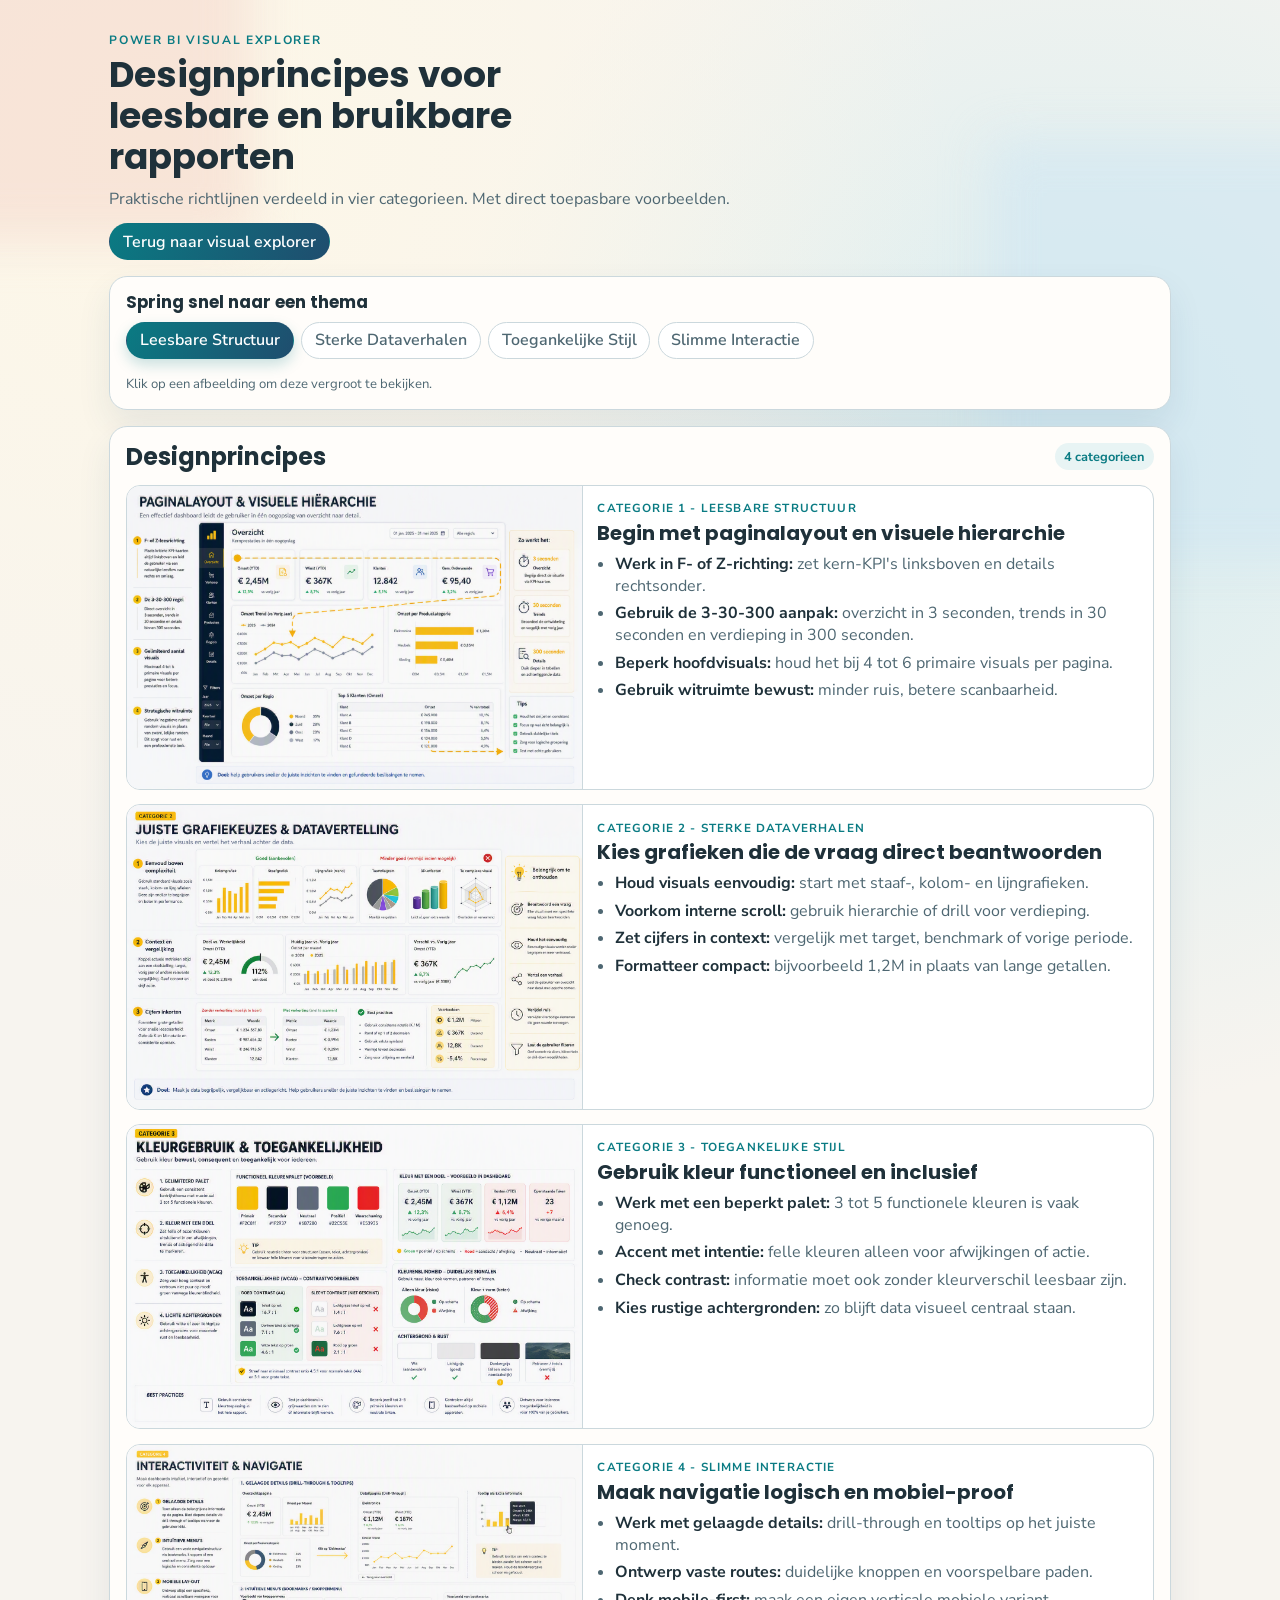
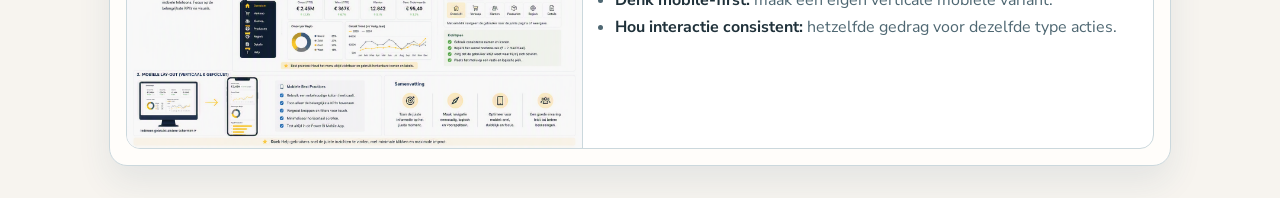
==== web/designprincipes.html @ 373d1181 "Prepare visualselector site for sharing" ====
<!doctype html>
<html lang="nl">
<head>
  <meta charset="utf-8">
  <meta name="viewport" content="width=device-width, initial-scale=1">
  <title>Designprincipes</title>
  <link rel="preconnect" href="https://fonts.googleapis.com">
  <link rel="preconnect" href="https://fonts.gstatic.com" crossorigin>
  <link href="https://fonts.googleapis.com/css2?family=Nunito+Sans:wght@400;600;700;800&family=Poppins:wght@500;600;700;800&display=swap" rel="stylesheet">
  <link rel="stylesheet" href="styles.css">
  <style>
    .page-nav {
      margin-top: 0.8rem;
    }

    .page-nav .choice {
      text-decoration: none;
      display: inline-block;
    }

    .principles-controls h2 {
      margin-top: 0;
    }

    .principles-menu {
      margin-bottom: 1rem;
    }

    .principles-menu .choice {
      text-decoration: none;
      display: inline-block;
    }

    .principles-menu .choice.active {
      box-shadow: 0 6px 14px rgba(10, 123, 131, 0.22);
    }

    .principles-list {
      display: grid;
      gap: 0.9rem;
    }

    .principle-item {
      border: 1px solid var(--line);
      border-radius: 14px;
      background: #fff;
      overflow: hidden;
      display: grid;
      grid-template-columns: 1fr;
    }

    .principle-image {
      border-bottom: 1px solid var(--line);
      background: #f4f9fb;
    }

    .principle-image img {
      width: 100%;
      height: 100%;
      min-height: 220px;
      max-height: 360px;
      object-fit: cover;
      display: block;
      cursor: zoom-in;
    }

    .principle-content {
      padding: 0.9rem;
    }

    .principle-kicker {
      margin: 0;
      color: var(--teal);
      letter-spacing: 0.1em;
      text-transform: uppercase;
      font-size: 0.73rem;
      font-weight: 700;
    }

    .principle-content h3 {
      margin: 0.35rem 0 0.5rem;
      font-size: 1.25rem;
    }

    .principle-list {
      margin: 0;
      padding-left: 1.1rem;
      color: var(--muted);
      display: grid;
      gap: 0.35rem;
    }

    .principle-list strong {
      color: var(--ink);
    }

    .image-lightbox {
      border: none;
      padding: 0;
      background: transparent;
    }

    .image-lightbox::backdrop {
      background: rgba(17, 38, 48, 0.6);
      backdrop-filter: blur(3px);
    }

    .image-lightbox-card {
      width: min(960px, 92vw);
      border: 1px solid var(--line);
      border-radius: 14px;
      background: #fff;
      overflow: hidden;
      position: relative;
    }

    .image-lightbox-card img {
      display: block;
      width: 100%;
      max-height: 80vh;
      object-fit: contain;
      background: #f7fbfd;
    }

    .image-lightbox-close {
      position: absolute;
      top: 0.55rem;
      right: 0.55rem;
      border: 1px solid var(--line);
      border-radius: 8px;
      width: 2rem;
      height: 2rem;
      background: #fff;
      cursor: pointer;
      font-weight: 700;
    }

    .image-lightbox-caption {
      margin: 0;
      padding: 0.7rem 0.9rem;
      color: var(--muted);
      border-top: 1px solid var(--line);
      background: #fff;
      font-size: 0.86rem;
    }

    @media (min-width: 980px) {
      .principle-item {
        grid-template-columns: 1fr 1.25fr;
      }

      .principle-image {
        border-bottom: 0;
        border-right: 1px solid var(--line);
      }
    }
  </style>
</head>
<body>
  <div class="ambient ambient-a" aria-hidden="true"></div>
  <div class="ambient ambient-b" aria-hidden="true"></div>

  <header class="hero">
    <p class="kicker">Power BI visual explorer</p>
    <h1>Designprincipes voor leesbare en bruikbare rapporten</h1>
    <p class="lead">Praktische richtlijnen verdeeld in vier categorieen. Met direct toepasbare voorbeelden.</p>
    <div class="page-nav">
      <a class="choice active" href="index.html">Terug naar visual explorer</a>
    </div>
  </header>

  <main class="layout">
    <section class="controls panel principles-controls">
      <h2>Spring snel naar een thema</h2>
      <div class="choice-row principles-menu" id="principlesMenu">
        <a class="choice active" href="#cat1">Leesbare Structuur</a>
        <a class="choice" href="#cat2">Sterke Dataverhalen</a>
        <a class="choice" href="#cat3">Toegankelijke Stijl</a>
        <a class="choice" href="#cat4">Slimme Interactie</a>
      </div>
      <p class="hint">Klik op een afbeelding om deze vergroot te bekijken.</p>
    </section>

    <section class="tree panel">
      <div class="tree-head">
        <h2>Designprincipes</h2>
        <span class="count-pill">4 categorieen</span>
      </div>

      <div class="principles-list">
        <article id="cat1" class="principle-item">
          <div class="principle-image">
            <img class="zoomable" src="../images/categorie1.png" alt="Voorbeeld van dashboardopbouw met duidelijke visuele hierarchie" loading="lazy">
          </div>
          <div class="principle-content">
            <p class="principle-kicker">Categorie 1 - Leesbare Structuur</p>
            <h3>Begin met paginalayout en visuele hierarchie</h3>
            <ul class="principle-list">
              <li><strong>Werk in F- of Z-richting:</strong> zet kern-KPI's linksboven en details rechtsonder.</li>
              <li><strong>Gebruik de 3-30-300 aanpak:</strong> overzicht in 3 seconden, trends in 30 seconden en verdieping in 300 seconden.</li>
              <li><strong>Beperk hoofdvisuals:</strong> houd het bij 4 tot 6 primaire visuals per pagina.</li>
              <li><strong>Gebruik witruimte bewust:</strong> minder ruis, betere scanbaarheid.</li>
            </ul>
          </div>
        </article>

        <article id="cat2" class="principle-item">
          <div class="principle-image">
            <img class="zoomable" src="../images/categorie2.png" alt="Voorbeeld van passende grafiekkeuze voor dataverhaal" loading="lazy">
          </div>
          <div class="principle-content">
            <p class="principle-kicker">Categorie 2 - Sterke Dataverhalen</p>
            <h3>Kies grafieken die de vraag direct beantwoorden</h3>
            <ul class="principle-list">
              <li><strong>Houd visuals eenvoudig:</strong> start met staaf-, kolom- en lijngrafieken.</li>
              <li><strong>Voorkom interne scroll:</strong> gebruik hierarchie of drill voor verdieping.</li>
              <li><strong>Zet cijfers in context:</strong> vergelijk met target, benchmark of vorige periode.</li>
              <li><strong>Formatteer compact:</strong> bijvoorbeeld 1,2M in plaats van lange getallen.</li>
            </ul>
          </div>
        </article>

        <article id="cat3" class="principle-item">
          <div class="principle-image">
            <img class="zoomable" src="../images/categorie3.png" alt="Voorbeeld van kleurgebruik met hoog contrast en duidelijke accenten" loading="lazy">
          </div>
          <div class="principle-content">
            <p class="principle-kicker">Categorie 3 - Toegankelijke Stijl</p>
            <h3>Gebruik kleur functioneel en inclusief</h3>
            <ul class="principle-list">
              <li><strong>Werk met een beperkt palet:</strong> 3 tot 5 functionele kleuren is vaak genoeg.</li>
              <li><strong>Accent met intentie:</strong> felle kleuren alleen voor afwijkingen of actie.</li>
              <li><strong>Check contrast:</strong> informatie moet ook zonder kleurverschil leesbaar zijn.</li>
              <li><strong>Kies rustige achtergronden:</strong> zo blijft data visueel centraal staan.</li>
            </ul>
          </div>
        </article>

        <article id="cat4" class="principle-item">
          <div class="principle-image">
            <img class="zoomable" src="../images/categorie4.png" alt="Voorbeeld van interactieve navigatie en mobiele dashboardopzet" loading="lazy">
          </div>
          <div class="principle-content">
            <p class="principle-kicker">Categorie 4 - Slimme Interactie</p>
            <h3>Maak navigatie logisch en mobiel-proof</h3>
            <ul class="principle-list">
              <li><strong>Werk met gelaagde details:</strong> drill-through en tooltips op het juiste moment.</li>
              <li><strong>Ontwerp vaste routes:</strong> duidelijke knoppen en voorspelbare paden.</li>
              <li><strong>Denk mobile-first:</strong> maak een eigen verticale mobiele variant.</li>
              <li><strong>Hou interactie consistent:</strong> hetzelfde gedrag voor dezelfde type acties.</li>
            </ul>
          </div>
        </article>
      </div>
    </section>
  </main>

  <dialog id="imageLightbox" class="image-lightbox" aria-label="Vergrote afbeelding">
    <article class="image-lightbox-card">
      <button id="closeLightbox" class="image-lightbox-close" type="button" aria-label="Sluiten">x</button>
      <img id="lightboxImage" src="" alt="">
      <p id="lightboxCaption" class="image-lightbox-caption"></p>
    </article>
  </dialog>

  <script>
    const lightbox = document.getElementById("imageLightbox");
    const lightboxImage = document.getElementById("lightboxImage");
    const lightboxCaption = document.getElementById("lightboxCaption");
    const closeLightbox = document.getElementById("closeLightbox");
    const zoomableImages = document.querySelectorAll(".zoomable");
    const menuLinks = Array.from(document.querySelectorAll("#principlesMenu .choice"));
    const sections = Array.from(document.querySelectorAll(".principle-item[id]"));

    function setActiveMenuLink(id) {
      menuLinks.forEach((link) => {
        const isActive = link.getAttribute("href") === `#${id}`;
        link.classList.toggle("active", isActive);

        if (isActive) {
          link.setAttribute("aria-current", "true");
        } else {
          link.removeAttribute("aria-current");
        }
      });
    }

    function openLightbox(sourceImage) {
      lightboxImage.src = sourceImage.src;
      lightboxImage.alt = sourceImage.alt;
      lightboxCaption.textContent = sourceImage.alt;
      lightbox.showModal();
    }

    zoomableImages.forEach((image) => {
      image.addEventListener("click", () => openLightbox(image));
      image.addEventListener("keydown", (event) => {
        if (event.key === "Enter" || event.key === " ") {
          event.preventDefault();
          openLightbox(image);
        }
      });
      image.setAttribute("tabindex", "0");
    });

    closeLightbox.addEventListener("click", () => lightbox.close());

    lightbox.addEventListener("click", (event) => {
      if (event.target === lightbox) {
        lightbox.close();
      }
    });

    if (sections.length && menuLinks.length) {
      const topOffset = 140;

      function updateActiveByScroll() {
        let currentId = sections[0].id;

        sections.forEach((section) => {
          const sectionTop = section.getBoundingClientRect().top;
          if (sectionTop - topOffset <= 0) {
            currentId = section.id;
          }
        });

        setActiveMenuLink(currentId);
      }

      menuLinks.forEach((link) => {
        link.addEventListener("click", () => {
          const targetId = link.getAttribute("href")?.slice(1);
          if (targetId) {
            setActiveMenuLink(targetId);
          }
        });
      });

      window.addEventListener("scroll", updateActiveByScroll, { passive: true });
      window.addEventListener("resize", updateActiveByScroll);
      updateActiveByScroll();
    }
  </script>
</body>
</html>
---- web/styles.css ----
:root {
  --bg: #f7f4ef;
  --ink: #1f313a;
  --muted: #4e6772;
  --panel: #fffdf9;
  --line: #cbd8dd;
  --teal: #0a7b83;
  --coral: #de6e5d;
  --gold: #d4a948;
  --navy: #1f4d6e;
}

* {
  box-sizing: border-box;
}

body {
  margin: 0;
  min-height: 100vh;
  font-family: "Nunito Sans", "Segoe UI", sans-serif;
  color: var(--ink);
  background: radial-gradient(circle at 12% 8%, #fdf7e7 0%, transparent 40%),
    radial-gradient(circle at 85% 25%, #d8edf0 0%, transparent 38%),
    var(--bg);
}

.ambient {
  position: fixed;
  pointer-events: none;
  z-index: -1;
  filter: blur(24px);
  opacity: 0.6;
}

.ambient-a {
  width: 320px;
  height: 320px;
  background: #f5d9ce;
  top: -80px;
  left: -70px;
}

.ambient-b {
  width: 420px;
  height: 420px;
  background: #d0e6f2;
  right: -130px;
  top: 140px;
}

.hero {
  padding: 2rem 1.2rem 1rem;
  max-width: 1100px;
  margin: 0 auto;
}

.kicker {
  margin: 0;
  color: var(--teal);
  letter-spacing: 0.14em;
  text-transform: uppercase;
  font-size: 0.75rem;
  font-weight: 700;
}

h1,
h2,
h3,
h4 {
  font-family: "Poppins", "Segoe UI", sans-serif;
  line-height: 1.15;
}

h1 {
  margin: 0.35rem 0 0.7rem;
  font-size: clamp(1.8rem, 2.8vw, 3rem);
  max-width: 18ch;
}

.lead {
  margin: 0;
  color: var(--muted);
  max-width: 72ch;
}

.page-nav {
  margin-top: 0.8rem;
}

.page-nav .choice {
  text-decoration: none;
  display: inline-block;
}

.layout {
  max-width: 1100px;
  margin: 0 auto;
  padding: 0 1.2rem 2rem;
  display: grid;
  gap: 1rem;
  grid-template-columns: 1fr;
}

.panel {
  background: color-mix(in srgb, var(--panel), white 22%);
  border: 1px solid var(--line);
  border-radius: 18px;
  box-shadow: 0 16px 34px rgba(31, 77, 110, 0.09);
}

.controls {
  padding: 1rem;
  align-self: stretch;
  position: static;
}

.controls h2 {
  margin: 0.4rem 0 0.6rem;
  font-size: 1.05rem;
}

.choice-row {
  display: flex;
  flex-wrap: wrap;
  gap: 0.45rem;
  margin-bottom: 0.95rem;
}

.choice {
  border: 1px solid var(--line);
  background: #fff;
  border-radius: 999px;
  padding: 0.4rem 0.8rem;
  font-weight: 600;
  color: var(--muted);
  cursor: pointer;
  transition: transform 0.18s ease, background-color 0.18s ease, border-color 0.18s ease;
}

.choice:hover,
.choice:focus-visible {
  transform: translateY(-1px);
  border-color: #7ca4b2;
}

.choice.active {
  color: #fff;
  border-color: transparent;
  background: linear-gradient(120deg, var(--teal), var(--navy));
}

.choice.has-tooltip {
  position: relative;
}

.tooltip {
  position: absolute;
  top: calc(100% + 8px);
  left: 0;
  width: min(280px, 80vw);
  background: #fff;
  border: 1px solid var(--line);
  border-radius: 12px;
  padding: 0.6rem;
  box-shadow: 0 10px 25px rgba(18, 45, 58, 0.14);
  z-index: 3;
}

.tooltip-title {
  margin: 0;
  font-family: "Fraunces", Georgia, serif;
  font-size: 0.95rem;
}

.tooltip-description {
  margin: 0.4rem 0;
  font-size: 0.84rem;
  color: var(--muted);
}

.tooltip-list {
  margin: 0;
  padding-left: 1.1rem;
  font-size: 0.8rem;
  color: var(--ink);
}

.hint {
  margin: 0;
  font-size: 0.82rem;
  color: var(--muted);
}

.tree {
  padding: 1rem;
}

.tree-head {
  display: flex;
  justify-content: space-between;
  align-items: center;
  gap: 0.8rem;
  margin-bottom: 0.9rem;
}

.tree-head h2 {
  margin: 0;
}

.count-pill {
  border-radius: 999px;
  background: #e8f4f4;
  color: var(--teal);
  font-weight: 700;
  font-size: 0.8rem;
  padding: 0.3rem 0.6rem;
}

.tree-canvas {
  display: grid;
  gap: 0.7rem;
  grid-template-columns: repeat(auto-fill, minmax(220px, 1fr));
}

.visual-node {
  background: #fff;
  border: 1px solid var(--line);
  border-radius: 14px;
  padding: 0.65rem;
  display: grid;
  gap: 0.45rem;
  cursor: pointer;
  transition: transform 0.18s ease, border-color 0.18s ease, box-shadow 0.18s ease;
}

.visual-node:hover,
.visual-node:focus-visible {
  transform: translateY(-2px);
  border-color: #89b0be;
  box-shadow: 0 8px 20px rgba(18, 45, 58, 0.1);
}

.visual-icon {
  border-radius: 10px;
  border: 1px solid #d4e5ec;
  background: #f6fbfe;
  padding: 0.25rem;
  min-height: 72px;
  display: grid;
  place-items: center;
}

.visual-icon svg {
  width: 100%;
  height: auto;
  max-height: 66px;
}

.visual-icon-image {
  width: 100%;
  height: auto;
  max-height: 66px;
  object-fit: contain;
}

.icon-placeholder {
  color: var(--muted);
  font-size: 0.78rem;
}

.visual-name {
  font-weight: 700;
  font-size: 0.88rem;
}

.visual-meta {
  font-size: 0.74rem;
  color: var(--muted);
}

.empty {
  border: 1px dashed var(--line);
  border-radius: 14px;
  padding: 1rem;
  color: var(--muted);
  background: #fff;
}

.modal {
  border: none;
  padding: 0;
  background: transparent;
}

.modal::backdrop {
  background: rgba(17, 38, 48, 0.5);
  backdrop-filter: blur(3px);
}

.modal-card {
  width: min(760px, 92vw);
  max-height: 90vh;
  overflow: auto;
  border-radius: 18px;
  border: 1px solid var(--line);
  background: #fffdfb;
  padding: 1rem;
  position: relative;
}

.modal-close {
  position: absolute;
  right: 0.8rem;
  top: 0.8rem;
  border: 1px solid var(--line);
  border-radius: 8px;
  width: 2rem;
  height: 2rem;
  background: #fff;
  cursor: pointer;
}

.modal-top {
  display: grid;
  grid-template-columns: 120px 1fr;
  gap: 0.9rem;
  align-items: center;
}

.modal-icon {
  border-radius: 12px;
  border: 1px solid var(--line);
  background: #f3faff;
  padding: 0.35rem;
}

.modal-icon svg {
  width: 100%;
  height: auto;
}

.modal-category {
  margin: 0;
  color: var(--teal);
  font-size: 0.82rem;
  text-transform: uppercase;
  letter-spacing: 0.08em;
}

.modal-top h3 {
  margin: 0.2rem 0 0.25rem;
  font-size: 1.5rem;
}

.modal-complexity {
  margin: 0;
  color: var(--muted);
}

.modal-grid {
  margin-top: 1rem;
  display: grid;
  grid-template-columns: 1fr 1fr;
  gap: 0.8rem;
}

.modal-grid section {
  border: 1px solid var(--line);
  background: #fff;
  border-radius: 12px;
  padding: 0.75rem;
}

.modal-grid h4 {
  margin: 0 0 0.35rem;
}

.modal-grid p {
  margin: 0;
  color: var(--muted);
}

.chips {
  list-style: none;
  margin: 0;
  padding: 0;
  display: flex;
  flex-wrap: wrap;
  gap: 0.4rem;
}

.chips li {
  border-radius: 999px;
  background: #edf5f8;
  color: #325569;
  padding: 0.22rem 0.55rem;
  font-size: 0.78rem;
  font-weight: 700;
}

@media (max-width: 900px) {
  .tree-canvas {
    grid-template-columns: repeat(auto-fill, minmax(170px, 1fr));
  }

  .modal-top {
    grid-template-columns: 1fr;
  }

  .modal-grid {
    grid-template-columns: 1fr;
  }
}
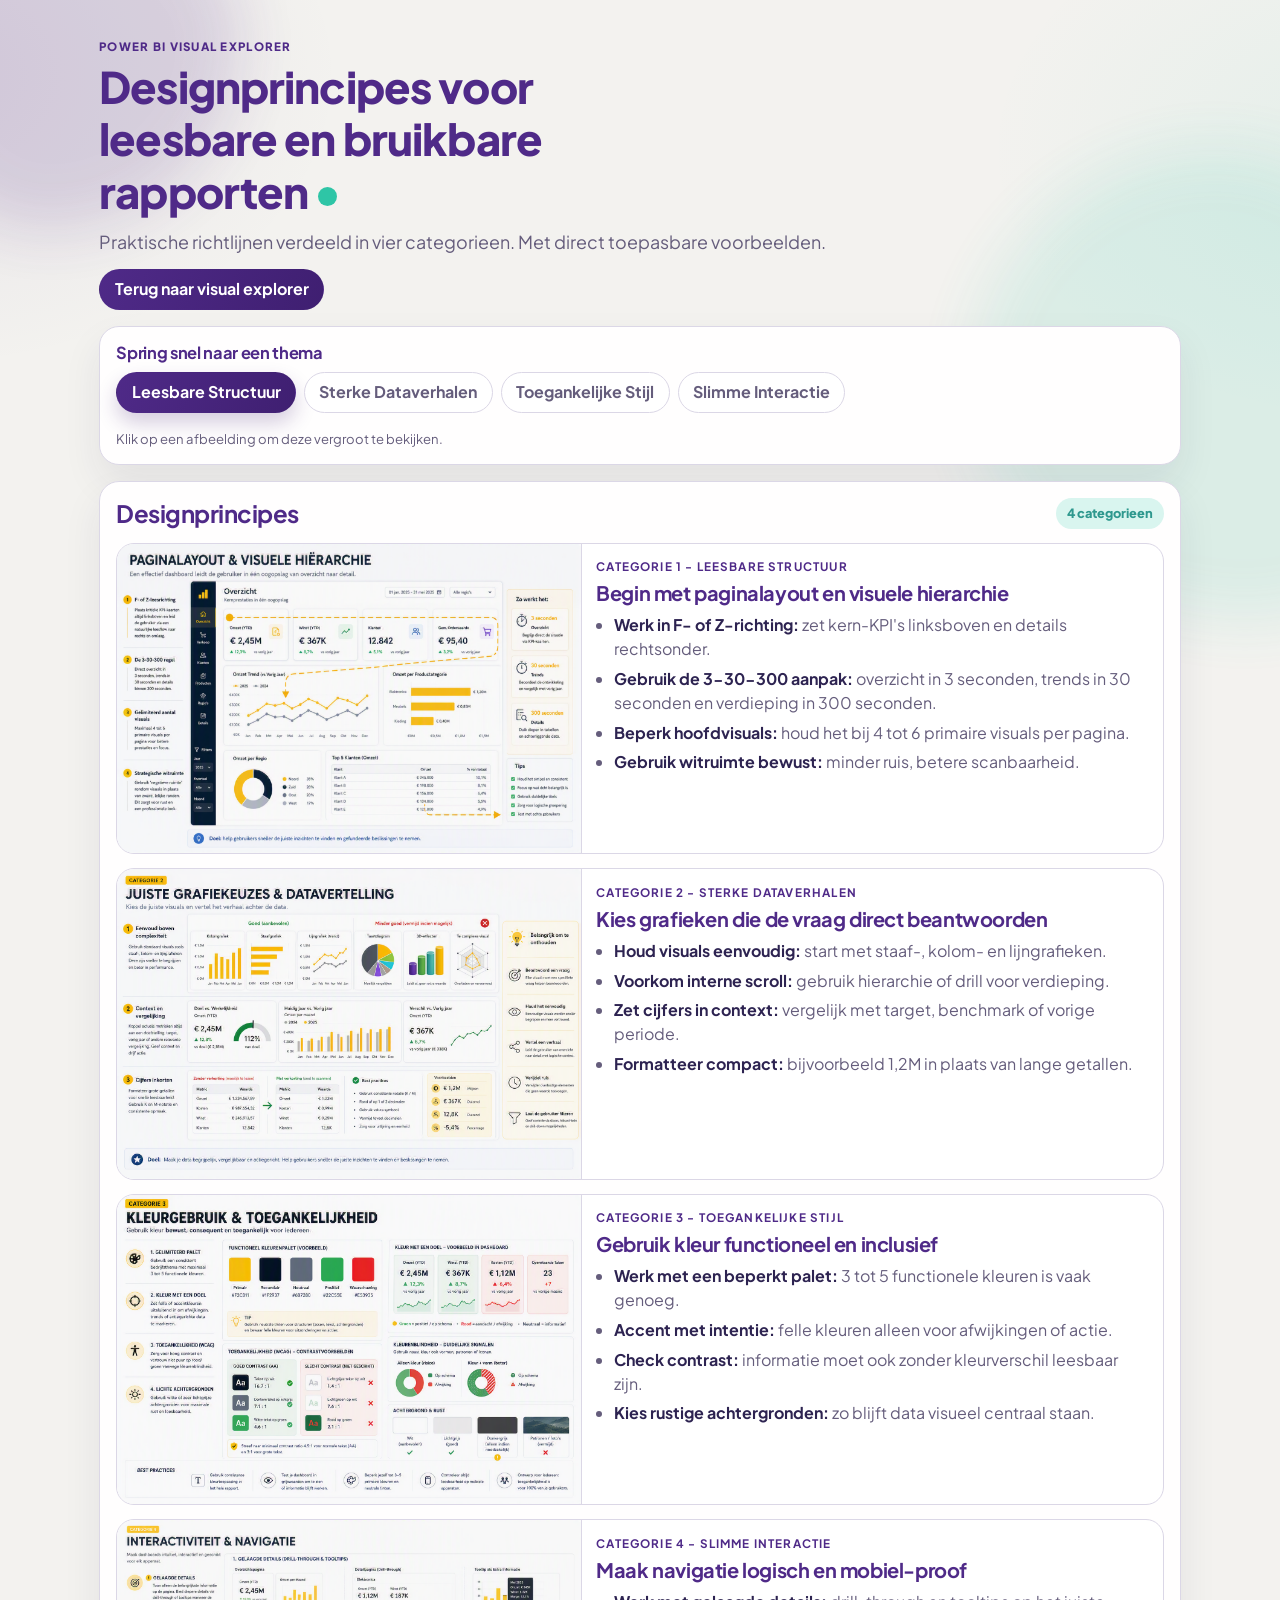
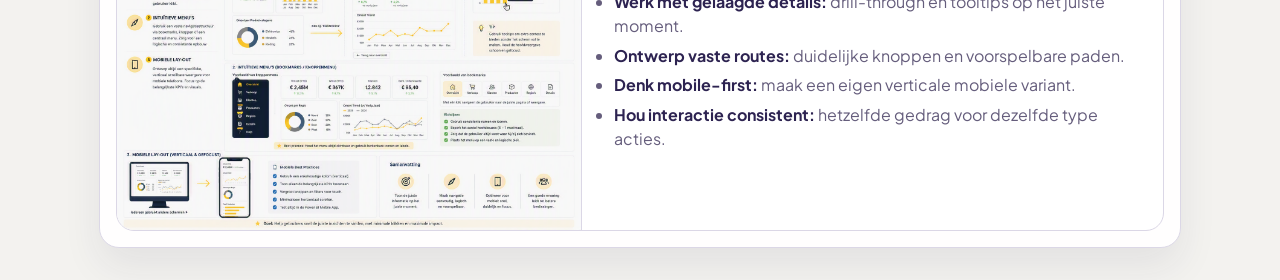
==== commit 1390bdc5: "Restyle web pages with Aaff-inspired visual theme" ====
--- a/web/designprincipes.html
+++ b/web/designprincipes.html
@@ -6,7 +6,7 @@
   <title>Designprincipes</title>
   <link rel="preconnect" href="https://fonts.googleapis.com">
   <link rel="preconnect" href="https://fonts.gstatic.com" crossorigin>
-  <link href="https://fonts.googleapis.com/css2?family=Nunito+Sans:wght@400;600;700;800&family=Poppins:wght@500;600;700;800&display=swap" rel="stylesheet">
+  <link href="https://fonts.googleapis.com/css2?family=Plus+Jakarta+Sans:wght@400;500;600;700;800&display=swap" rel="stylesheet">
   <link rel="stylesheet" href="styles.css">
   <style>
     .page-nav {
@@ -32,7 +32,7 @@
     }
 
     .principles-menu .choice.active {
-      box-shadow: 0 6px 14px rgba(10, 123, 131, 0.22);
+      box-shadow: 0 10px 20px rgba(63, 31, 113, 0.22);
     }
 
     .principles-list {
@@ -42,7 +42,7 @@
 
     .principle-item {
       border: 1px solid var(--line);
-      border-radius: 14px;
+      border-radius: 18px;
       background: #fff;
       overflow: hidden;
       display: grid;
@@ -51,7 +51,7 @@
 
     .principle-image {
       border-bottom: 1px solid var(--line);
-      background: #f4f9fb;
+      background: color-mix(in srgb, var(--teal), white 91%);
     }
 
     .principle-image img {
@@ -70,7 +70,7 @@
 
     .principle-kicker {
       margin: 0;
-      color: var(--teal);
+      color: var(--purple);
       letter-spacing: 0.1em;
       text-transform: uppercase;
       font-size: 0.73rem;
@@ -80,6 +80,7 @@
     .principle-content h3 {
       margin: 0.35rem 0 0.5rem;
       font-size: 1.25rem;
+      color: var(--purple);
     }
 
     .principle-list {
@@ -108,10 +109,11 @@
     .image-lightbox-card {
       width: min(960px, 92vw);
       border: 1px solid var(--line);
-      border-radius: 14px;
+      border-radius: 18px;
       background: #fff;
       overflow: hidden;
       position: relative;
+      box-shadow: 0 26px 52px rgba(34, 24, 64, 0.22);
     }
 
     .image-lightbox-card img {
@@ -119,7 +121,7 @@
       width: 100%;
       max-height: 80vh;
       object-fit: contain;
-      background: #f7fbfd;
+      background: color-mix(in srgb, var(--teal), white 94%);
     }
 
     .image-lightbox-close {
@@ -127,12 +129,13 @@
       top: 0.55rem;
       right: 0.55rem;
       border: 1px solid var(--line);
-      border-radius: 8px;
+      border-radius: 999px;
       width: 2rem;
       height: 2rem;
       background: #fff;
       cursor: pointer;
       font-weight: 700;
+      color: var(--purple);
     }
 
     .image-lightbox-caption {
@@ -190,7 +193,7 @@
       <div class="principles-list">
         <article id="cat1" class="principle-item">
           <div class="principle-image">
-            <img class="zoomable" src="../images/categorie1.png" alt="Voorbeeld van dashboardopbouw met duidelijke visuele hierarchie" loading="lazy">
+            <img class="zoomable" src="images/categorie1.png" alt="Voorbeeld van dashboardopbouw met duidelijke visuele hierarchie" loading="lazy">
           </div>
           <div class="principle-content">
             <p class="principle-kicker">Categorie 1 - Leesbare Structuur</p>
@@ -206,7 +209,7 @@
 
         <article id="cat2" class="principle-item">
           <div class="principle-image">
-            <img class="zoomable" src="../images/categorie2.png" alt="Voorbeeld van passende grafiekkeuze voor dataverhaal" loading="lazy">
+            <img class="zoomable" src="images/categorie2.png" alt="Voorbeeld van passende grafiekkeuze voor dataverhaal" loading="lazy">
           </div>
           <div class="principle-content">
             <p class="principle-kicker">Categorie 2 - Sterke Dataverhalen</p>
@@ -222,7 +225,7 @@
 
         <article id="cat3" class="principle-item">
           <div class="principle-image">
-            <img class="zoomable" src="../images/categorie3.png" alt="Voorbeeld van kleurgebruik met hoog contrast en duidelijke accenten" loading="lazy">
+            <img class="zoomable" src="images/categorie3.png" alt="Voorbeeld van kleurgebruik met hoog contrast en duidelijke accenten" loading="lazy">
           </div>
           <div class="principle-content">
             <p class="principle-kicker">Categorie 3 - Toegankelijke Stijl</p>
@@ -238,7 +241,7 @@
 
         <article id="cat4" class="principle-item">
           <div class="principle-image">
-            <img class="zoomable" src="../images/categorie4.png" alt="Voorbeeld van interactieve navigatie en mobiele dashboardopzet" loading="lazy">
+            <img class="zoomable" src="images/categorie4.png" alt="Voorbeeld van interactieve navigatie en mobiele dashboardopzet" loading="lazy">
           </div>
           <div class="principle-content">
             <p class="principle-kicker">Categorie 4 - Slimme Interactie</p>
--- a/web/styles.css
+++ b/web/styles.css
@@ -1,90 +1,116 @@
 :root {
-  --bg: #f7f4ef;
-  --ink: #1f313a;
-  --muted: #4e6772;
-  --panel: #fffdf9;
-  --line: #cbd8dd;
-  --teal: #0a7b83;
-  --coral: #de6e5d;
-  --gold: #d4a948;
-  --navy: #1f4d6e;
+  --bg: #f3f2ef;
+  --bg-soft: #f9f8f5;
+  --ink: #2d2351;
+  --muted: #655d7c;
+  --panel: #ffffff;
+  --line: #dbd7e6;
+  --teal: #2ec5a6;
+  --purple: #4f2a88;
+  --purple-dark: #3f1f71;
+  --focus: #8f73d8;
 }
 
 * {
   box-sizing: border-box;
 }
 
+html,
 body {
+  width: 100%;
+}
+
+body {
   margin: 0;
   min-height: 100vh;
-  font-family: "Nunito Sans", "Segoe UI", sans-serif;
+  font-family: "Plus Jakarta Sans", "Segoe UI", sans-serif;
   color: var(--ink);
-  background: radial-gradient(circle at 12% 8%, #fdf7e7 0%, transparent 40%),
-    radial-gradient(circle at 85% 25%, #d8edf0 0%, transparent 38%),
+  background:
+    radial-gradient(60vw 40vw at -8% 4%, rgba(79, 42, 136, 0.08) 0%, transparent 58%),
+    radial-gradient(55vw 38vw at 108% 8%, rgba(46, 197, 166, 0.08) 0%, transparent 56%),
     var(--bg);
+  line-height: 1.5;
 }
 
 .ambient {
   position: fixed;
   pointer-events: none;
   z-index: -1;
-  filter: blur(24px);
-  opacity: 0.6;
+  filter: blur(30px);
+  opacity: 0.75;
 }
 
 .ambient-a {
-  width: 320px;
-  height: 320px;
-  background: #f5d9ce;
-  top: -80px;
-  left: -70px;
+  width: 340px;
+  height: 340px;
+  background: rgba(79, 42, 136, 0.2);
+  top: -110px;
+  left: -100px;
+  border-radius: 42% 58% 57% 43% / 48% 44% 56% 52%;
 }
 
 .ambient-b {
-  width: 420px;
-  height: 420px;
-  background: #d0e6f2;
-  right: -130px;
-  top: 140px;
+  width: 470px;
+  height: 470px;
+  background: rgba(46, 197, 166, 0.16);
+  right: -160px;
+  top: 150px;
+  border-radius: 53% 47% 40% 60% / 51% 58% 42% 49%;
 }
 
 .hero {
-  padding: 2rem 1.2rem 1rem;
-  max-width: 1100px;
+  padding: clamp(1.4rem, 3.8vw, 2.4rem) 1.2rem 1rem;
+  max-width: 1120px;
   margin: 0 auto;
+  animation: reveal-up 0.55s ease both;
 }
 
 .kicker {
   margin: 0;
-  color: var(--teal);
-  letter-spacing: 0.14em;
+  color: var(--purple);
+  letter-spacing: 0.11em;
   text-transform: uppercase;
-  font-size: 0.75rem;
-  font-weight: 700;
+  font-size: 0.72rem;
+  font-weight: 800;
 }
 
 h1,
 h2,
 h3,
 h4 {
-  font-family: "Poppins", "Segoe UI", sans-serif;
-  line-height: 1.15;
+  font-family: "Plus Jakarta Sans", "Segoe UI", sans-serif;
+  line-height: 1.2;
+  letter-spacing: -0.02em;
 }
 
 h1 {
-  margin: 0.35rem 0 0.7rem;
-  font-size: clamp(1.8rem, 2.8vw, 3rem);
+  margin: 0.34rem 0 0.72rem;
+  font-size: clamp(2rem, 3.4vw, 3.45rem);
   max-width: 18ch;
+  font-weight: 800;
+  color: var(--purple);
+}
+
+h1::after {
+  content: "";
+  display: inline-block;
+  width: 0.44em;
+  height: 0.44em;
+  margin-left: 0.22em;
+  border-radius: 999px;
+  background: var(--teal);
+  vertical-align: 0.06em;
 }
 
 .lead {
   margin: 0;
   color: var(--muted);
   max-width: 72ch;
+  font-size: clamp(1rem, 1.4vw, 1.2rem);
 }
 
 .page-nav {
-  margin-top: 0.8rem;
+  margin-top: 0.95rem;
 }
 
 .page-nav .choice {
@@ -93,7 +119,7 @@
 }
 
 .layout {
-  max-width: 1100px;
+  max-width: 1120px;
   margin: 0 auto;
   padding: 0 1.2rem 2rem;
   display: grid;
@@ -102,10 +128,19 @@
 }
 
 .panel {
-  background: color-mix(in srgb, var(--panel), white 22%);
-  border: 1px solid var(--line);
-  border-radius: 18px;
-  box-shadow: 0 16px 34px rgba(31, 77, 110, 0.09);
+  background: color-mix(in srgb, var(--panel), var(--bg-soft) 8%);
+  border: 1px solid var(--line);
+  border-radius: 20px;
+  box-shadow: 0 18px 38px rgba(44, 34, 80, 0.08);
+}
+
+.controls,
+.tree {
+  animation: reveal-up 0.5s ease both;
+}
+
+.tree {
+  animation-delay: 0.08s;
 }
 
 .controls {
@@ -116,13 +151,14 @@
 
 .controls h2 {
   margin: 0.4rem 0 0.6rem;
-  font-size: 1.05rem;
+  font-size: 1.03rem;
+  color: var(--purple);
 }
 
 .choice-row {
   display: flex;
   flex-wrap: wrap;
-  gap: 0.45rem;
+  gap: 0.5rem;
   margin-bottom: 0.95rem;
 }
 
@@ -130,23 +166,32 @@
   border: 1px solid var(--line);
   background: #fff;
   border-radius: 999px;
-  padding: 0.4rem 0.8rem;
-  font-weight: 600;
+  padding: 0.46rem 0.9rem;
+  font-weight: 700;
   color: var(--muted);
   cursor: pointer;
-  transition: transform 0.18s ease, background-color 0.18s ease, border-color 0.18s ease;
+  transition: transform 0.18s ease, background-color 0.18s ease, border-color 0.18s ease, color 0.18s ease, box-shadow 0.18s ease;
 }
 
 .choice:hover,
 .choice:focus-visible {
   transform: translateY(-1px);
-  border-color: #7ca4b2;
+  border-color: color-mix(in srgb, var(--purple), white 46%);
+  color: var(--purple);
+  box-shadow: 0 8px 16px rgba(63, 31, 113, 0.1);
+}
+
+.choice:focus-visible,
+.visual-node:focus-visible,
+.modal-close:focus-visible {
+  outline: 3px solid color-mix(in srgb, var(--focus), white 28%);
+  outline-offset: 2px;
 }
 
 .choice.active {
   color: #fff;
   border-color: transparent;
-  background: linear-gradient(120deg, var(--teal), var(--navy));
+  background: linear-gradient(115deg, var(--purple) 0%, var(--purple-dark) 100%);
 }
 
 .choice.has-tooltip {
@@ -157,19 +202,20 @@
   position: absolute;
   top: calc(100% + 8px);
   left: 0;
-  width: min(280px, 80vw);
-  background: #fff;
-  border: 1px solid var(--line);
-  border-radius: 12px;
-  padding: 0.6rem;
-  box-shadow: 0 10px 25px rgba(18, 45, 58, 0.14);
+  width: min(290px, 82vw);
+  background: #fff;
+  border: 1px solid var(--line);
+  border-radius: 13px;
+  padding: 0.65rem;
+  box-shadow: 0 14px 28px rgba(41, 28, 70, 0.16);
   z-index: 3;
 }
 
 .tooltip-title {
   margin: 0;
-  font-family: "Fraunces", Georgia, serif;
-  font-size: 0.95rem;
+  font-size: 0.93rem;
+  font-weight: 700;
+  color: var(--purple);
 }
 
 .tooltip-description {
@@ -180,7 +226,7 @@
 
 .tooltip-list {
   margin: 0;
-  padding-left: 1.1rem;
+  padding-left: 1.05rem;
   font-size: 0.8rem;
   color: var(--ink);
 }
@@ -205,15 +251,16 @@
 
 .tree-head h2 {
   margin: 0;
+  color: var(--purple);
 }
 
 .count-pill {
   border-radius: 999px;
-  background: #e8f4f4;
-  color: var(--teal);
-  font-weight: 700;
+  background: color-mix(in srgb, var(--teal), white 82%);
+  color: color-mix(in srgb, var(--teal), var(--ink) 28%);
+  font-weight: 800;
   font-size: 0.8rem;
-  padding: 0.3rem 0.6rem;
+  padding: 0.34rem 0.68rem;
 }
 
 .tree-canvas {
@@ -225,8 +272,8 @@
 .visual-node {
   background: #fff;
   border: 1px solid var(--line);
-  border-radius: 14px;
-  padding: 0.65rem;
+  border-radius: 16px;
+  padding: 0.68rem;
   display: grid;
   gap: 0.45rem;
   cursor: pointer;
@@ -236,15 +283,15 @@
 .visual-node:hover,
 .visual-node:focus-visible {
   transform: translateY(-2px);
-  border-color: #89b0be;
-  box-shadow: 0 8px 20px rgba(18, 45, 58, 0.1);
+  border-color: color-mix(in srgb, var(--purple), white 45%);
+  box-shadow: 0 10px 22px rgba(63, 31, 113, 0.14);
 }
 
 .visual-icon {
-  border-radius: 10px;
-  border: 1px solid #d4e5ec;
-  background: #f6fbfe;
-  padding: 0.25rem;
+  border-radius: 12px;
+  border: 1px solid color-mix(in srgb, var(--teal), white 70%);
+  background: linear-gradient(180deg, #ffffff 0%, color-mix(in srgb, var(--teal), white 93%) 100%);
+  padding: 0.26rem;
   min-height: 72px;
   display: grid;
   place-items: center;
@@ -269,8 +316,9 @@
 }
 
 .visual-name {
-  font-weight: 700;
+  font-weight: 800;
   font-size: 0.88rem;
+  color: var(--purple);
 }
 
 .visual-meta {
@@ -293,19 +341,20 @@
 }
 
 .modal::backdrop {
-  background: rgba(17, 38, 48, 0.5);
-  backdrop-filter: blur(3px);
+  background: rgba(22, 12, 40, 0.52);
+  backdrop-filter: blur(4px);
 }
 
 .modal-card {
   width: min(760px, 92vw);
   max-height: 90vh;
   overflow: auto;
-  border-radius: 18px;
-  border: 1px solid var(--line);
-  background: #fffdfb;
+  border-radius: 20px;
+  border: 1px solid var(--line);
+  background: #fff;
   padding: 1rem;
   position: relative;
+  box-shadow: 0 26px 52px rgba(34, 24, 64, 0.22);
 }
 
 .modal-close {
@@ -313,11 +362,13 @@
   right: 0.8rem;
   top: 0.8rem;
   border: 1px solid var(--line);
-  border-radius: 8px;
+  border-radius: 999px;
   width: 2rem;
   height: 2rem;
   background: #fff;
+  color: var(--purple);
   cursor: pointer;
+  font-weight: 700;
 }
 
 .modal-top {
@@ -328,9 +379,9 @@
 }
 
 .modal-icon {
-  border-radius: 12px;
-  border: 1px solid var(--line);
-  background: #f3faff;
+  border-radius: 14px;
+  border: 1px solid color-mix(in srgb, var(--teal), white 72%);
+  background: color-mix(in srgb, var(--teal), white 92%);
   padding: 0.35rem;
 }
 
@@ -341,15 +392,17 @@
 
 .modal-category {
   margin: 0;
-  color: var(--teal);
-  font-size: 0.82rem;
+  color: var(--purple);
+  font-size: 0.79rem;
   text-transform: uppercase;
-  letter-spacing: 0.08em;
+  letter-spacing: 0.09em;
+  font-weight: 700;
 }
 
 .modal-top h3 {
   margin: 0.2rem 0 0.25rem;
   font-size: 1.5rem;
+  color: var(--purple);
 }
 
 .modal-complexity {
@@ -367,12 +420,13 @@
 .modal-grid section {
   border: 1px solid var(--line);
   background: #fff;
-  border-radius: 12px;
+  border-radius: 13px;
   padding: 0.75rem;
 }
 
 .modal-grid h4 {
   margin: 0 0 0.35rem;
+  color: var(--purple);
 }
 
 .modal-grid p {
@@ -391,11 +445,23 @@
 
 .chips li {
   border-radius: 999px;
-  background: #edf5f8;
-  color: #325569;
+  background: color-mix(in srgb, var(--teal), white 84%);
+  color: var(--purple);
   padding: 0.22rem 0.55rem;
   font-size: 0.78rem;
   font-weight: 700;
+}
+
+@keyframes reveal-up {
+  from {
+    opacity: 0;
+    transform: translateY(8px);
+  }
+
+  to {
+    opacity: 1;
+    transform: translateY(0);
+  }
 }
 
 @media (max-width: 900px) {
